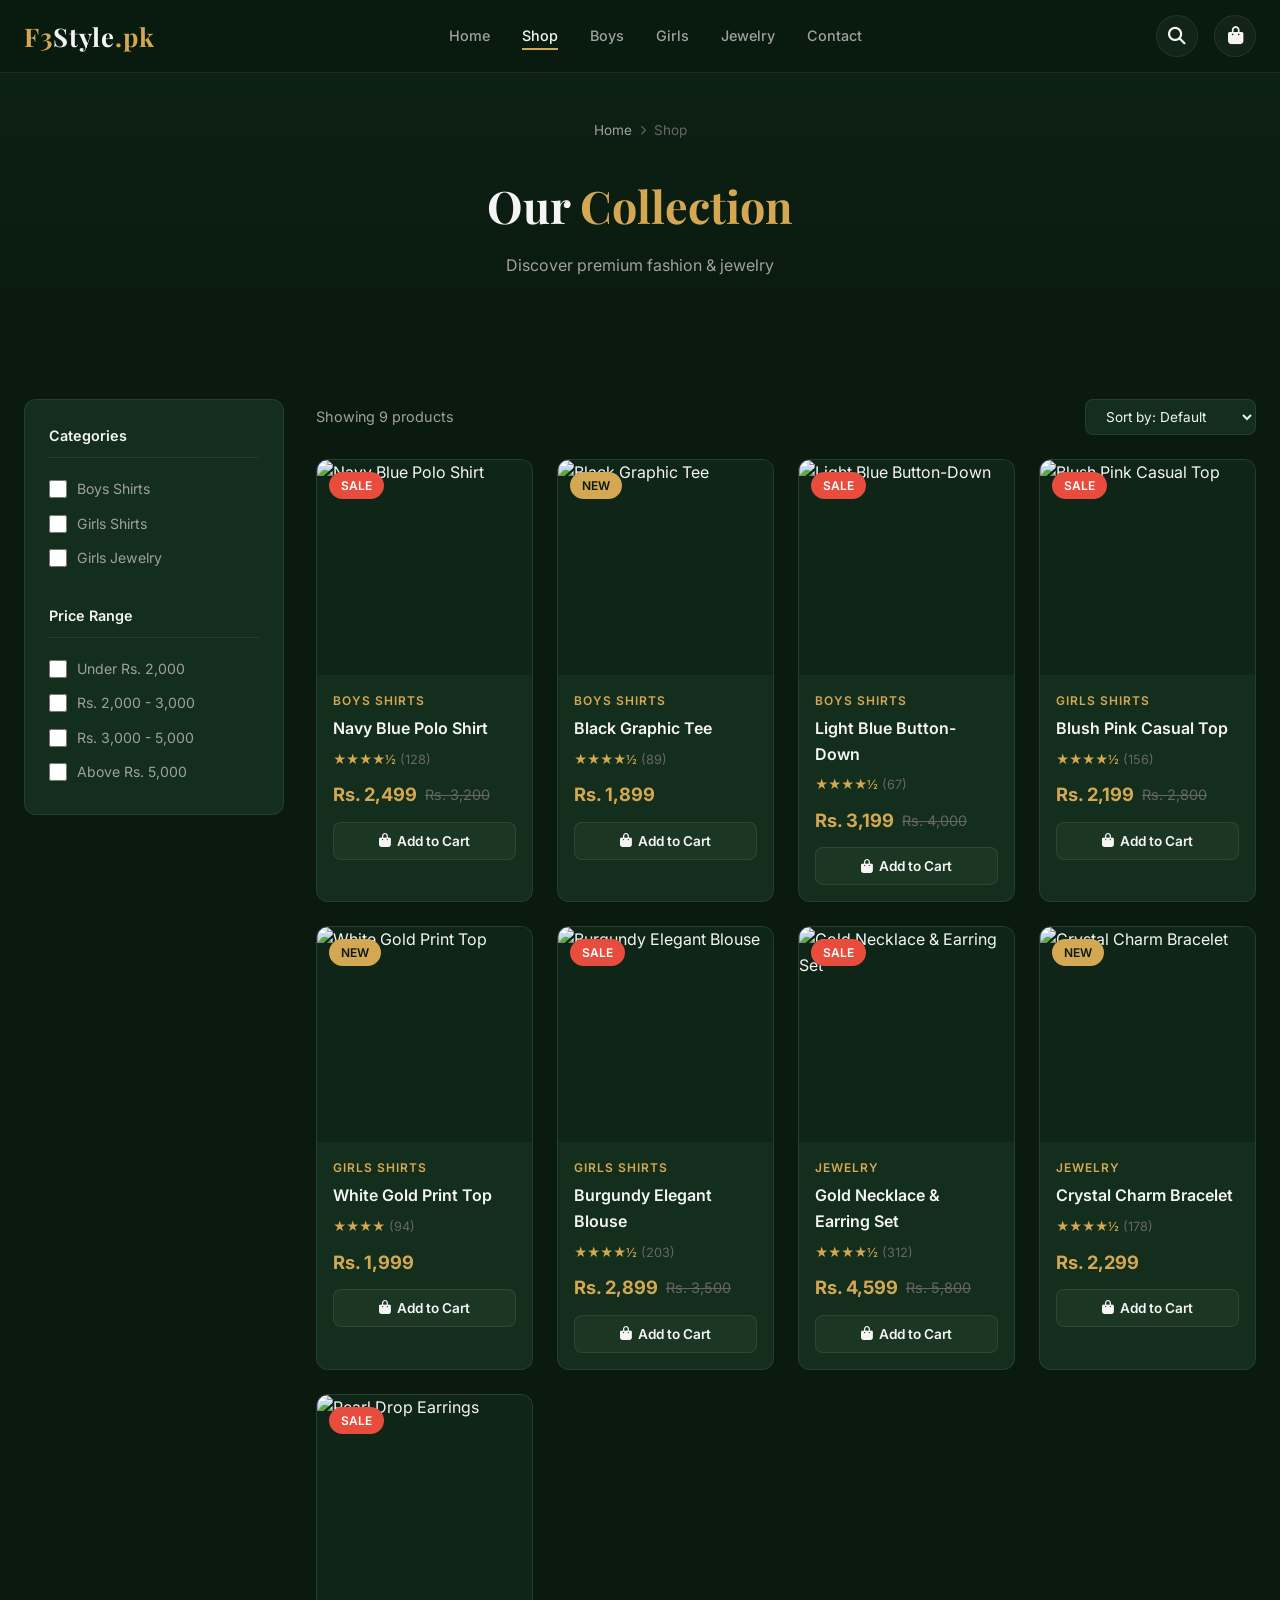
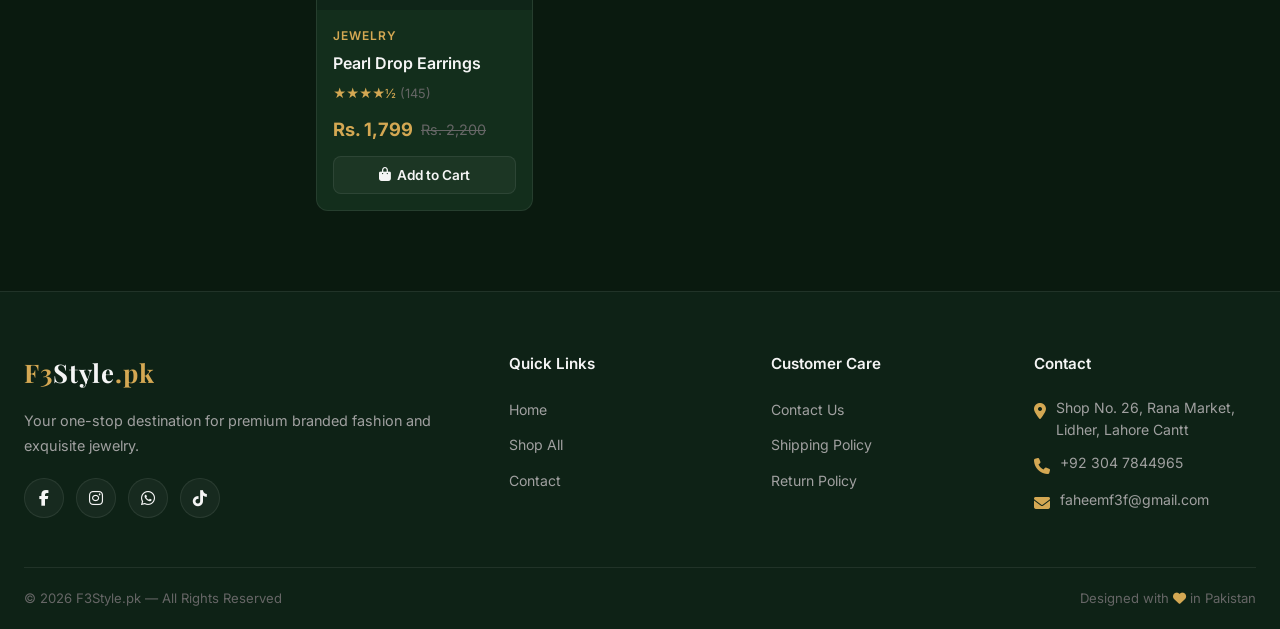
==== products.html @ 47ef20a3 "Add files via upload" ====
<!DOCTYPE html>
<html lang="en">

<head>
    <meta charset="UTF-8">
    <meta name="viewport" content="width=device-width, initial-scale=1.0">
    <title>Shop All Products — F3Style.pk</title>
    <meta name="description"
        content="Browse our complete collection of branded shirts for boys & girls and elegant jewelry at F3Style.pk.">
    <link rel="stylesheet" href="index.css">
    <link rel="stylesheet" href="https://cdnjs.cloudflare.com/ajax/libs/font-awesome/6.5.1/css/all.min.css">
</head>

<body>
    <!-- Navbar -->
    <nav class="navbar" id="navbar">
        <div class="container">
            <a href="index.html" class="nav-logo">F3<span>Style</span>.pk</a>
            <ul class="nav-links">
                <li><a href="index.html">Home</a></li>
                <li><a href="products.html" class="active">Shop</a></li>
                <li><a href="products.html?cat=boys-shirts">Boys</a></li>
                <li><a href="products.html?cat=girls-shirts">Girls</a></li>
                <li><a href="products.html?cat=jewelry">Jewelry</a></li>
                <li><a href="contact.html">Contact</a></li>
            </ul>
            <div class="nav-actions">
                <button class="nav-search-btn" id="searchBtn"><i class="fas fa-search"></i></button>
                <button class="nav-cart-btn" id="cartBtn"><i class="fas fa-shopping-bag"></i><span
                        class="cart-count hidden" id="cartCount">0</span></button>
                <button class="mobile-menu-btn" id="mobileMenuBtn"><span></span><span></span><span></span></button>
            </div>
        </div>
    </nav>
    <div class="mobile-nav" id="mobileNav">
        <a href="index.html">Home</a><a href="products.html">Shop All</a>
        <a href="products.html?cat=boys-shirts">Boys Shirts</a><a href="products.html?cat=girls-shirts">Girls Shirts</a>
        <a href="products.html?cat=jewelry">Jewelry</a><a href="contact.html">Contact</a>
    </div>

    <!-- Search Overlay -->
    <div class="search-overlay" id="searchOverlay">
        <button class="search-close" id="searchClose">&times;</button>
        <div class="search-box"><i class="fas fa-search search-icon"></i><input type="text" id="searchInput"
                placeholder="Search products..."></div>
    </div>

    <!-- Cart Drawer -->
    <div class="cart-overlay" id="cartOverlay"></div>
    <div class="cart-drawer" id="cartDrawer">
        <div class="cart-drawer-header">
            <h3>Shopping Bag</h3><button class="cart-close-btn" id="cartClose">&times;</button>
        </div>
        <div class="cart-drawer-items" id="cartDrawerItems">
            <div class="cart-empty" id="cartEmpty">
                <div class="icon"><i class="fas fa-shopping-bag"></i></div>
                <p>Your bag is empty</p>
            </div>
        </div>
        <div class="cart-drawer-footer">
            <div class="cart-total"><span>Total</span><span class="amount" id="cartTotal">Rs. 0</span></div><a
                href="cart.html" class="cart-checkout-btn">View Cart & Checkout</a>
        </div>
    </div>
    <div class="toast" id="toast"><span class="icon"><i class="fas fa-check-circle"></i></span><span id="toastMsg">Added
            to cart!</span></div>

    <!-- Page Header -->
    <div class="page-header">
        <div class="breadcrumb"><a href="index.html">Home</a> <i class="fas fa-chevron-right"
                style="font-size:0.6rem;"></i> <span>Shop</span></div>
        <h1>Our <span style="color:var(--accent);">Collection</span></h1>
        <p>Discover premium fashion & jewelry</p>
    </div>

    <!-- Shop -->
    <section class="section">
        <div class="container">
            <div class="shop-layout">
                <aside class="shop-sidebar">
                    <div class="filter-group">
                        <h4>Categories</h4>
                        <label><input type="checkbox" value="boys-shirts"> Boys Shirts</label>
                        <label><input type="checkbox" value="girls-shirts"> Girls Shirts</label>
                        <label><input type="checkbox" value="jewelry"> Girls Jewelry</label>
                    </div>
                    <div class="filter-group">
                        <h4>Price Range</h4>
                        <label><input type="checkbox" value="0-2000"> Under Rs. 2,000</label>
                        <label><input type="checkbox" value="2000-3000"> Rs. 2,000 - 3,000</label>
                        <label><input type="checkbox" value="3000-5000"> Rs. 3,000 - 5,000</label>
                        <label><input type="checkbox" value="5000+"> Above Rs. 5,000</label>
                    </div>
                </aside>
                <div>
                    <div class="shop-toolbar">
                        <span class="results">Showing 12 products</span>
                        <select id="sortSelect">
                            <option value="default">Sort by: Default</option>
                            <option value="price-low">Price: Low to High</option>
                            <option value="price-high">Price: High to Low</option>
                            <option value="rating">Top Rated</option>
                            <option value="newest">Newest First</option>
                        </select>
                    </div>
                    <div class="products-grid" id="shopProducts"></div>
                </div>
            </div>
        </div>
    </section>

    <!-- Footer -->
    <footer class="footer">
        <div class="container">
            <div class="footer-grid">
                <div class="footer-brand">
                    <a href="index.html" class="nav-logo">F3<span>Style</span>.pk</a>
                    <p>Your one-stop destination for premium branded fashion and exquisite jewelry.</p>
                    <div class="footer-social">
                        <a href="https://www.facebook.com/" target="_blank"><i class="fab fa-facebook-f"></i></a>
                        <a href="https://www.instagram.com/" target="_blank"><i class="fab fa-instagram"></i></a>
                        <a href="https://wa.me/923047844965?text=Hi%20F3Style!%20I%20am%20interested%20in%20your%20products.%20Please%20share%20details." target="_blank"><i class="fab fa-whatsapp"></i></a>
                        <a href="https://www.tiktok.com/" target="_blank"><i class="fab fa-tiktok"></i></a>
                    </div>
                </div>
                <div class="footer-column">
                    <h4>Quick Links</h4>
                    <ul>
                        <li><a href="index.html">Home</a></li>
                        <li><a href="products.html">Shop All</a></li>
                        <li><a href="contact.html">Contact</a></li>
                    </ul>
                </div>
                <div class="footer-column">
                    <h4>Customer Care</h4>
                    <ul>
                        <li><a href="contact.html">Contact Us</a></li>
                        <li><a href="#">Shipping Policy</a></li>
                        <li><a href="#">Return Policy</a></li>
                    </ul>
                </div>
                <div class="footer-column">
                    <h4>Contact</h4>
                    <ul class="footer-contact">
                        <li><span class="icon"><i class="fas fa-map-marker-alt"></i></span>Shop No. 26, Rana Market,
                            Lidher, Lahore Cantt</li>
                        <li><span class="icon"><i class="fas fa-phone"></i></span>+92 304 7844965</li>
                        <li><span class="icon"><i class="fas fa-envelope"></i></span>faheemf3f@gmail.com</li>
                    </ul>
                </div>
            </div>
            <div class="footer-bottom"><span>&copy; 2026 F3Style.pk — All Rights Reserved</span><span>Designed with <i
                        class="fas fa-heart" style="color:var(--accent);"></i> in Pakistan</span></div>
        </div>
    </footer>
    <script src="app.js"></script>
</body>

</html>
---- index.css ----
@import url('https://fonts.googleapis.com/css2?family=Inter:wght@300;400;500;600;700&family=Playfair+Display:wght@400;500;600;700&display=swap');

/* ========== Design Tokens ========== */
:root {
    --bg-primary: #0a1a0f;
    --bg-secondary: #0e2216;
    --bg-card: #132e1c;
    --bg-card-hover: #1a3d25;
    --bg-glass: rgba(255, 255, 255, 0.04);
    --bg-glass-hover: rgba(255, 255, 255, 0.08);
    --text-primary: #f5f5f5;
    --text-secondary: #a0a0a0;
    --text-muted: #666666;
    --accent: #d4a853;
    --accent-hover: #e6be6a;
    --accent-soft: rgba(212, 168, 83, 0.12);
    --danger: #e74c3c;
    --success: #2ecc71;
    --border: rgba(255, 255, 255, 0.08);
    --border-accent: rgba(212, 168, 83, 0.3);
    --shadow-sm: 0 2px 8px rgba(0, 0, 0, 0.3);
    --shadow-md: 0 8px 24px rgba(0, 0, 0, 0.4);
    --shadow-lg: 0 16px 48px rgba(0, 0, 0, 0.5);
    --shadow-glow: 0 0 30px rgba(212, 168, 83, 0.15);
    --radius-sm: 8px;
    --radius-md: 12px;
    --radius-lg: 20px;
    --radius-xl: 28px;
    --font-body: 'Inter', sans-serif;
    --font-heading: 'Playfair Display', serif;
    --transition: 0.3s cubic-bezier(0.4, 0, 0.2, 1);
    --max-width: 1280px;
}

/* ========== Reset & Base ========== */
*,
*::before,
*::after {
    box-sizing: border-box;
    margin: 0;
    padding: 0;
}

html {
    scroll-behavior: smooth;
    font-size: 16px;
}

body {
    font-family: var(--font-body);
    background: var(--bg-primary);
    color: var(--text-primary);
    line-height: 1.6;
    overflow-x: hidden;
    -webkit-font-smoothing: antialiased;
}

a {
    text-decoration: none;
    color: inherit;
    transition: color var(--transition);
}

a:hover {
    color: var(--accent);
}

img {
    max-width: 100%;
    display: block;
}

button {
    font-family: inherit;
    cursor: pointer;
    border: none;
    background: none;
    color: inherit;
    font-size: inherit;
}

ul {
    list-style: none;
}

input,
textarea,
select {
    font-family: inherit;
    font-size: inherit;
    background: var(--bg-card);
    color: var(--text-primary);
    border: 1px solid var(--border);
    border-radius: var(--radius-sm);
    padding: 12px 16px;
    outline: none;
    transition: border var(--transition);
}

input:focus,
textarea:focus {
    border-color: var(--accent);
}

/* ========== Utility ========== */
.container {
    max-width: var(--max-width);
    margin: 0 auto;
    padding: 0 24px;
}

.section {
    padding: 80px 0;
}

.section-title {
    font-family: var(--font-heading);
    font-size: 2.4rem;
    text-align: center;
    margin-bottom: 12px;
}

.section-title span {
    color: var(--accent);
}

.section-subtitle {
    text-align: center;
    color: var(--text-secondary);
    font-size: 1.05rem;
    margin-bottom: 48px;
    max-width: 560px;
    margin-left: auto;
    margin-right: auto;
}

.btn {
    display: inline-flex;
    align-items: center;
    gap: 8px;
    padding: 14px 32px;
    border-radius: var(--radius-xl);
    font-weight: 600;
    font-size: 0.95rem;
    transition: all var(--transition);
    letter-spacing: 0.3px;
}

.btn-primary {
    background: linear-gradient(135deg, var(--accent), #c4943f);
    color: #0a1a0f;
    box-shadow: var(--shadow-glow);
}

.btn-primary:hover {
    transform: translateY(-2px);
    box-shadow: 0 0 40px rgba(212, 168, 83, 0.3);
    color: #0a1a0f;
}

.btn-outline {
    border: 1.5px solid var(--accent);
    color: var(--accent);
}

.btn-outline:hover {
    background: var(--accent);
    color: #0a1a0f;
    transform: translateY(-2px);
}

.btn-sm {
    padding: 10px 20px;
    font-size: 0.85rem;
}

.badge {
    display: inline-block;
    padding: 4px 12px;
    border-radius: 20px;
    font-size: 0.75rem;
    font-weight: 600;
    text-transform: uppercase;
}

.badge-sale {
    background: var(--danger);
    color: #fff;
}

.badge-new {
    background: var(--accent);
    color: #0a1a0f;
}

/* ========== Scroll Animations ========== */
.fade-up {
    opacity: 0;
    transform: translateY(30px);
    transition: opacity 0.6s ease, transform 0.6s ease;
}

.fade-up.visible {
    opacity: 1;
    transform: translateY(0);
}

/* ========== Navbar ========== */
.navbar {
    position: fixed;
    top: 0;
    left: 0;
    right: 0;
    z-index: 1000;
    background: rgba(10, 26, 15, 0.85);
    backdrop-filter: blur(20px);
    border-bottom: 1px solid var(--border);
    transition: all var(--transition);
}

.navbar.scrolled {
    background: rgba(10, 26, 15, 0.95);
    box-shadow: var(--shadow-md);
}

.navbar .container {
    display: flex;
    align-items: center;
    justify-content: space-between;
    height: 72px;
}

.nav-logo {
    font-family: var(--font-heading);
    font-size: 1.6rem;
    font-weight: 700;
    color: var(--accent);
    letter-spacing: 1px;
}

.nav-logo span {
    color: var(--text-primary);
}

.nav-links {
    display: flex;
    gap: 32px;
    align-items: center;
}

.nav-links a {
    font-size: 0.9rem;
    font-weight: 500;
    color: var(--text-secondary);
    position: relative;
    padding: 4px 0;
}

.nav-links a::after {
    content: '';
    position: absolute;
    bottom: -2px;
    left: 0;
    width: 0;
    height: 2px;
    background: var(--accent);
    transition: width var(--transition);
}

.nav-links a:hover,
.nav-links a.active {
    color: var(--text-primary);
}

.nav-links a:hover::after,
.nav-links a.active::after {
    width: 100%;
}

.nav-actions {
    display: flex;
    align-items: center;
    gap: 16px;
}

.nav-search-btn,
.nav-cart-btn {
    width: 42px;
    height: 42px;
    border-radius: 50%;
    display: flex;
    align-items: center;
    justify-content: center;
    background: var(--bg-glass);
    border: 1px solid var(--border);
    transition: all var(--transition);
    font-size: 1.1rem;
}

.nav-search-btn:hover,
.nav-cart-btn:hover {
    background: var(--accent-soft);
    border-color: var(--border-accent);
}

.nav-cart-btn {
    position: relative;
}

.cart-count {
    position: absolute;
    top: -4px;
    right: -4px;
    background: var(--accent);
    color: #0a1a0f;
    width: 20px;
    height: 20px;
    border-radius: 50%;
    display: flex;
    align-items: center;
    justify-content: center;
    font-size: 0.7rem;
    font-weight: 700;
}

.cart-count.hidden {
    display: none;
}

.mobile-menu-btn {
    display: none;
    flex-direction: column;
    gap: 5px;
    width: 28px;
    cursor: pointer;
}

.mobile-menu-btn span {
    display: block;
    height: 2px;
    background: var(--text-primary);
    border-radius: 2px;
    transition: all var(--transition);
}

/* ========== Hero ========== */
/* ========== Hero — Premium Modern ========== */
.hero {
    position: relative;
    min-height: 100vh;
    display: flex;
    align-items: center;
    background: linear-gradient(135deg, var(--bg-primary) 0%, #0e2216 40%, #0a1a0f 70%, #132e1c 100%);
    overflow: hidden;
    padding-top: 72px;
}

/* Animated glowing orb top-right */
.hero::before {
    content: '';
    position: absolute;
    top: -20%;
    right: -10%;
    width: 700px;
    height: 700px;
    background: radial-gradient(circle, rgba(212, 168, 83, 0.12) 0%, transparent 60%);
    border-radius: 50%;
    pointer-events: none;
    animation: pulseGlow 4s ease-in-out infinite;
}

/* Second glowing orb bottom-left */
.hero::after {
    content: '';
    position: absolute;
    bottom: -20%;
    left: -10%;
    width: 500px;
    height: 500px;
    background: radial-gradient(circle, rgba(212, 168, 83, 0.06) 0%, transparent 60%);
    border-radius: 50%;
    pointer-events: none;
    animation: pulseGlow 5s ease-in-out infinite reverse;
}

@keyframes pulseGlow {

    0%,
    100% {
        transform: scale(1);
        opacity: 0.6;
    }

    50% {
        transform: scale(1.15);
        opacity: 1;
    }
}

.hero-content {
    display: grid;
    grid-template-columns: 1fr 1fr;
    gap: 60px;
    align-items: center;
    position: relative;
    z-index: 2;
}

.hero-text h1 {
    font-family: var(--font-heading);
    font-size: 3.8rem;
    line-height: 1.15;
    margin-bottom: 20px;
    animation: slideInLeft 0.8s ease-out;
}

.hero-text h1 span {
    color: var(--accent);
    display: block;
    background: linear-gradient(135deg, var(--accent), #e8c86e, var(--accent));
    background-size: 200% auto;
    -webkit-background-clip: text;
    background-clip: text;
    -webkit-text-fill-color: transparent;
    animation: shimmerText 3s ease-in-out infinite;
}

@keyframes shimmerText {

    0%,
    100% {
        background-position: 0% center;
    }

    50% {
        background-position: 200% center;
    }
}

.heart-3d {
    color: #e74c3c !important;
    -webkit-text-fill-color: #e74c3c !important;
    font-size: 0.85em;
    display: inline-block;
    text-shadow:
        0 2px 0 #c0392b,
        0 4px 0 #a93226,
        0 6px 0 #922b21,
        0 8px 15px rgba(231, 76, 60, 0.4),
        0 0 30px rgba(231, 76, 60, 0.3);
    animation: heartbeat 1.2s ease-in-out infinite;
    filter: drop-shadow(0 0 8px rgba(231, 76, 60, 0.5));
}

@keyframes heartbeat {

    0%,
    100% {
        transform: scale(1);
    }

    15% {
        transform: scale(1.25);
    }

    30% {
        transform: scale(1);
    }

    45% {
        transform: scale(1.15);
    }

    60% {
        transform: scale(1);
    }
}

@keyframes slideInLeft {
    from {
        opacity: 0;
        transform: translateX(-40px);
    }

    to {
        opacity: 1;
        transform: translateX(0);
    }
}

.hero-text p {
    font-size: 1.1rem;
    color: var(--text-secondary);
    margin-bottom: 36px;
    max-width: 480px;
    line-height: 1.7;
    animation: fadeInUp 0.8s ease-out 0.3s both;
}

@keyframes fadeInUp {
    from {
        opacity: 0;
        transform: translateY(20px);
    }

    to {
        opacity: 1;
        transform: translateY(0);
    }
}

.hero-buttons {
    display: flex;
    gap: 16px;
    flex-wrap: wrap;
    animation: fadeInUp 0.8s ease-out 0.5s both;
}

.hero-stats {
    display: flex;
    gap: 40px;
    margin-top: 48px;
    padding-top: 32px;
    border-top: 1px solid var(--border-accent);
    animation: fadeInUp 0.8s ease-out 0.7s both;
}

.hero-stat {
    position: relative;
}

.hero-stat h3 {
    font-family: var(--font-heading);
    font-size: 2rem;
    color: var(--accent);
    margin-bottom: 4px;
    text-shadow: 0 0 20px rgba(212, 168, 83, 0.3);
}

.hero-stat p {
    font-size: 0.85rem;
    color: var(--text-secondary);
}

.hero-image {
    position: relative;
    animation: floatImage 4s ease-in-out infinite;
}

@keyframes floatImage {

    0%,
    100% {
        transform: translateY(0);
    }

    50% {
        transform: translateY(-12px);
    }
}

.hero-image img {
    border-radius: var(--radius-lg);
    box-shadow: 0 20px 60px rgba(0, 0, 0, 0.5), 0 0 40px rgba(212, 168, 83, 0.1);
    width: 100%;
    height: 500px;
    object-fit: cover;
    transition: transform 0.5s ease, box-shadow 0.5s ease;
}

.hero-image:hover img {
    transform: scale(1.02);
    box-shadow: 0 25px 70px rgba(0, 0, 0, 0.6), 0 0 60px rgba(212, 168, 83, 0.2);
}

.hero-image::before {
    content: '';
    position: absolute;
    top: -8px;
    left: -8px;
    right: -8px;
    bottom: -8px;
    border-radius: calc(var(--radius-lg) + 4px);
    background: linear-gradient(135deg, var(--accent), transparent, var(--accent));
    background-size: 300% 300%;
    animation: borderGlow 4s ease infinite;
    z-index: -1;
    opacity: 0.5;
}

@keyframes borderGlow {

    0%,
    100% {
        background-position: 0% 50%;
    }

    50% {
        background-position: 100% 50%;
    }
}

.hero-image::after {
    content: '';
    position: absolute;
    inset: 0;
    border-radius: var(--radius-lg);
    border: 1px solid var(--border-accent);
    pointer-events: none;
}

/* ========== Categories ========== */
.categories-grid {
    display: grid;
    grid-template-columns: repeat(3, 1fr);
    gap: 24px;
}

.category-card {
    position: relative;
    border-radius: var(--radius-lg);
    overflow: hidden;
    cursor: pointer;
    aspect-ratio: 3/4;
    border: 1px solid var(--border);
    transition: all var(--transition);
}

.category-card:hover {
    transform: translateY(-8px);
    box-shadow: var(--shadow-glow);
    border-color: var(--border-accent);
}

.category-card img {
    width: 100%;
    height: 100%;
    object-fit: cover;
    transition: transform 0.5s ease;
}

.category-card:hover img {
    transform: scale(1.08);
}

.category-overlay {
    position: absolute;
    inset: 0;
    background: linear-gradient(to top, rgba(0, 0, 0, 0.85) 0%, transparent 60%);
    display: flex;
    flex-direction: column;
    justify-content: flex-end;
    padding: 28px;
}

.category-overlay h3 {
    font-family: var(--font-heading);
    font-size: 1.5rem;
    margin-bottom: 8px;
}

.category-overlay p {
    font-size: 0.88rem;
    color: var(--text-secondary);
    margin-bottom: 16px;
}

.category-link {
    display: inline-flex;
    align-items: center;
    gap: 6px;
    color: var(--accent);
    font-weight: 600;
    font-size: 0.9rem;
}

/* ========== Product Cards ========== */
.products-grid {
    display: grid;
    grid-template-columns: repeat(4, 1fr);
    gap: 24px;
}

.product-card {
    background: var(--bg-card);
    border-radius: var(--radius-md);
    overflow: hidden;
    border: 1px solid var(--border);
    transition: all var(--transition);
    position: relative;
}

.product-card:hover {
    transform: translateY(-6px);
    box-shadow: var(--shadow-glow);
    border-color: var(--border-accent);
}

.product-image {
    position: relative;
    overflow: hidden;
    aspect-ratio: 1;
    background: #0f2518;
}

.product-image img {
    width: 100%;
    height: 100%;
    object-fit: cover;
    transition: transform 0.5s ease;
}

.product-card:hover .product-image img {
    transform: scale(1.06);
}

.product-badges {
    position: absolute;
    top: 12px;
    left: 12px;
    display: flex;
    flex-direction: column;
    gap: 6px;
}

.product-actions {
    position: absolute;
    top: 12px;
    right: 12px;
    display: flex;
    flex-direction: column;
    gap: 8px;
    opacity: 0;
    transform: translateX(10px);
    transition: all var(--transition);
}

.product-card:hover .product-actions {
    opacity: 1;
    transform: translateX(0);
}

.product-action-btn {
    width: 36px;
    height: 36px;
    border-radius: 50%;
    background: rgba(0, 0, 0, 0.6);
    backdrop-filter: blur(8px);
    display: flex;
    align-items: center;
    justify-content: center;
    border: 1px solid var(--border);
    font-size: 0.85rem;
    transition: all var(--transition);
}

.product-action-btn:hover {
    background: var(--accent);
    color: #0a1a0f;
}

.product-info {
    padding: 16px;
}

.product-category {
    font-size: 0.75rem;
    text-transform: uppercase;
    color: var(--accent);
    font-weight: 600;
    letter-spacing: 1px;
    margin-bottom: 6px;
}

.product-name {
    font-size: 1rem;
    font-weight: 600;
    margin-bottom: 8px;
    display: -webkit-box;
    -webkit-line-clamp: 2;
    -webkit-box-orient: vertical;
    overflow: hidden;
}

.product-name a:hover {
    color: var(--accent);
}

.product-rating {
    display: flex;
    align-items: center;
    gap: 4px;
    margin-bottom: 10px;
}

.product-rating .stars {
    color: var(--accent);
    font-size: 0.8rem;
}

.product-rating .count {
    font-size: 0.8rem;
    color: var(--text-muted);
}

.product-price {
    display: flex;
    align-items: center;
    gap: 8px;
}

.product-price .current {
    font-size: 1.15rem;
    font-weight: 700;
    color: var(--accent);
}

.product-price .original {
    font-size: 0.9rem;
    color: var(--text-muted);
    text-decoration: line-through;
}

.product-add-btn {
    width: 100%;
    margin-top: 12px;
    padding: 10px;
    background: var(--bg-glass);
    border: 1px solid var(--border);
    border-radius: var(--radius-sm);
    color: var(--text-primary);
    font-weight: 600;
    font-size: 0.85rem;
    transition: all var(--transition);
    display: flex;
    align-items: center;
    justify-content: center;
    gap: 6px;
}

.product-add-btn:hover {
    background: var(--accent);
    color: #0a1a0f;
    border-color: var(--accent);
}

/* ========== Testimonials ========== */
.testimonials-slider {
    display: flex;
    gap: 24px;
    overflow-x: auto;
    padding-bottom: 16px;
    scroll-snap-type: x mandatory;
}

.testimonials-slider::-webkit-scrollbar {
    height: 6px;
}

.testimonials-slider::-webkit-scrollbar-track {
    background: var(--border);
    border-radius: 10px;
}

.testimonials-slider::-webkit-scrollbar-thumb {
    background: linear-gradient(135deg, var(--accent), #c4943f);
    border-radius: 10px;
    animation: zigzag 3s ease-in-out infinite;
}

@keyframes zigzag {
    0% {
        background-position: 0% 50%;
    }

    25% {
        background-position: 100% 50%;
    }

    50% {
        background-position: 0% 50%;
    }

    75% {
        background-position: 100% 50%;
    }

    100% {
        background-position: 0% 50%;
    }
}

.testimonial-card {
    min-width: 216px;
    background: var(--bg-card);
    border-radius: var(--radius-md);
    padding: 28px;
    border: 1px solid var(--border);
    scroll-snap-align: start;
    flex-shrink: 0;
}

.testimonial-card .stars {
    color: var(--accent);
    margin-bottom: 16px;
    font-size: 0.9rem;
}

.testimonial-card p {
    color: var(--text-secondary);
    font-size: 0.95rem;
    line-height: 1.7;
    margin-bottom: 20px;
}

.testimonial-author {
    display: flex;
    align-items: center;
    gap: 12px;
}

.testimonial-avatar {
    width: 44px;
    height: 44px;
    border-radius: 50%;
    background: var(--accent-soft);
    display: flex;
    align-items: center;
    justify-content: center;
    font-weight: 700;
    color: var(--accent);
    font-size: 1.1rem;
}

.testimonial-author h4 {
    font-size: 0.9rem;
    font-weight: 600;
}

.testimonial-author span {
    font-size: 0.8rem;
    color: var(--text-muted);
}

/* ========== Newsletter ========== */
.newsletter {
    background: linear-gradient(135deg, var(--bg-secondary), var(--bg-card));
    border-radius: var(--radius-lg);
    padding: 60px;
    text-align: center;
    border: 1px solid var(--border);
    position: relative;
    overflow: hidden;
}

.newsletter::before {
    content: '';
    position: absolute;
    top: -50%;
    right: -20%;
    width: 400px;
    height: 400px;
    background: radial-gradient(circle, rgba(212, 168, 83, 0.06), transparent 70%);
    border-radius: 50%;
}

.newsletter h2 {
    font-family: var(--font-heading);
    font-size: 2rem;
    margin-bottom: 12px;
}

.newsletter p {
    color: var(--text-secondary);
    margin-bottom: 28px;
}

.newsletter-form {
    display: flex;
    gap: 12px;
    max-width: 480px;
    margin: 0 auto;
}

.newsletter-form input {
    flex: 1;
}

.newsletter-form .btn {
    white-space: nowrap;
}

/* ========== Footer ========== */
.footer {
    background: var(--bg-secondary);
    border-top: 1px solid var(--border);
    padding: 60px 0 0;
}

.footer-grid {
    display: grid;
    grid-template-columns: 2fr 1fr 1fr 1fr;
    gap: 40px;
    margin-bottom: 40px;
}

.footer-brand .nav-logo {
    margin-bottom: 16px;
    display: inline-block;
}

.footer-brand p {
    color: var(--text-secondary);
    font-size: 0.9rem;
    line-height: 1.7;
    margin-bottom: 20px;
}

.footer-social {
    display: flex;
    gap: 12px;
}

.footer-social a {
    width: 40px;
    height: 40px;
    border-radius: 50%;
    background: var(--bg-glass);
    border: 1px solid var(--border);
    display: flex;
    align-items: center;
    justify-content: center;
    transition: all var(--transition);
    font-size: 1rem;
}

.footer-social a:hover {
    background: var(--accent);
    color: #0a1a0f;
    border-color: var(--accent);
}

.footer-column h4 {
    font-size: 0.95rem;
    font-weight: 600;
    margin-bottom: 20px;
    color: var(--text-primary);
}

.footer-column ul li {
    margin-bottom: 10px;
}

.footer-column ul a {
    font-size: 0.88rem;
    color: var(--text-secondary);
}

.footer-column ul a:hover {
    color: var(--accent);
}

.footer-contact li {
    display: flex;
    align-items: flex-start;
    gap: 10px;
    font-size: 0.88rem;
    color: var(--text-secondary);
    margin-bottom: 12px;
}

.footer-contact .icon {
    color: var(--accent);
    font-size: 1rem;
    margin-top: 2px;
}

.footer-bottom {
    border-top: 1px solid var(--border);
    padding: 20px 0;
    display: flex;
    justify-content: space-between;
    align-items: center;
    font-size: 0.82rem;
    color: var(--text-muted);
}

/* ========== Cart Drawer ========== */
.cart-overlay {
    position: fixed;
    inset: 0;
    background: rgba(0, 0, 0, 0.6);
    z-index: 2000;
    opacity: 0;
    visibility: hidden;
    transition: all var(--transition);
}

.cart-overlay.open {
    opacity: 1;
    visibility: visible;
}

.cart-drawer {
    position: fixed;
    top: 0;
    right: -420px;
    width: 400px;
    height: 100vh;
    background: var(--bg-secondary);
    border-left: 1px solid var(--border);
    z-index: 2001;
    transition: right var(--transition);
    display: flex;
    flex-direction: column;
}

.cart-drawer.open {
    right: 0;
}

.cart-drawer-header {
    display: flex;
    justify-content: space-between;
    align-items: center;
    padding: 20px 24px;
    border-bottom: 1px solid var(--border);
}

.cart-drawer-header h3 {
    font-family: var(--font-heading);
    font-size: 1.3rem;
}

.cart-close-btn {
    font-size: 1.4rem;
    color: var(--text-secondary);
}

.cart-close-btn:hover {
    color: var(--text-primary);
}

.cart-drawer-items {
    flex: 1;
    overflow-y: auto;
    padding: 16px 24px;
}

.cart-item {
    display: flex;
    gap: 14px;
    padding: 14px 0;
    border-bottom: 1px solid var(--border);
}

.cart-item-img {
    width: 70px;
    height: 70px;
    border-radius: var(--radius-sm);
    overflow: hidden;
    flex-shrink: 0;
}

.cart-item-img img {
    width: 100%;
    height: 100%;
    object-fit: cover;
}

.cart-item-info {
    flex: 1;
}

.cart-item-info h4 {
    font-size: 0.9rem;
    font-weight: 600;
    margin-bottom: 4px;
}

.cart-item-info .price {
    font-size: 0.85rem;
    color: var(--accent);
    font-weight: 600;
}

.cart-item-qty {
    display: flex;
    align-items: center;
    gap: 8px;
    margin-top: 8px;
}

.cart-item-qty button {
    width: 28px;
    height: 28px;
    border-radius: 50%;
    background: var(--bg-glass);
    border: 1px solid var(--border);
    display: flex;
    align-items: center;
    justify-content: center;
    font-size: 0.9rem;
}

.cart-item-qty button:hover {
    border-color: var(--accent);
    color: var(--accent);
}

.cart-item-qty span {
    font-size: 0.9rem;
    font-weight: 600;
    min-width: 20px;
    text-align: center;
}

.cart-item-remove {
    color: var(--text-muted);
    font-size: 0.85rem;
    cursor: pointer;
}

.cart-item-remove:hover {
    color: var(--danger);
}

.cart-empty {
    text-align: center;
    padding: 60px 20px;
    color: var(--text-secondary);
}

.cart-empty .icon {
    font-size: 3rem;
    margin-bottom: 16px;
    opacity: 0.4;
}

.cart-drawer-footer {
    padding: 20px 24px;
    border-top: 1px solid var(--border);
}

.cart-total {
    display: flex;
    justify-content: space-between;
    font-size: 1.1rem;
    font-weight: 700;
    margin-bottom: 16px;
}

.cart-total .amount {
    color: var(--accent);
}

.cart-checkout-btn {
    display: block;
    width: 100%;
    padding: 14px;
    border-radius: var(--radius-xl);
    background: linear-gradient(135deg, var(--accent), #c4943f);
    color: #0a1a0f;
    font-weight: 700;
    font-size: 1rem;
    text-align: center;
    text-decoration: none;
    transition: all var(--transition);
    box-shadow: var(--shadow-glow);
}

.cart-checkout-btn:hover {
    box-shadow: var(--shadow-glow);
    transform: translateY(-2px);
}

/* ========== Search Overlay ========== */
.search-overlay {
    position: fixed;
    inset: 0;
    background: rgba(10, 26, 15, 0.95);
    z-index: 3000;
    display: flex;
    align-items: flex-start;
    justify-content: center;
    padding-top: 120px;
    opacity: 0;
    visibility: hidden;
    transition: all var(--transition);
}

.search-overlay.open {
    opacity: 1;
    visibility: visible;
}

.search-box {
    width: 100%;
    max-width: 600px;
    position: relative;
}

.search-box input {
    width: 100%;
    padding: 18px 24px 18px 52px;
    font-size: 1.2rem;
    background: var(--bg-card);
    border: 1px solid var(--border-accent);
    border-radius: var(--radius-xl);
}

.search-box .search-icon {
    position: absolute;
    left: 20px;
    top: 50%;
    transform: translateY(-50%);
    color: var(--accent);
    font-size: 1.2rem;
}

.search-close {
    position: absolute;
    top: 30px;
    right: 30px;
    font-size: 2rem;
    color: var(--text-secondary);
    cursor: pointer;
}

.search-close:hover {
    color: var(--text-primary);
}

/* ========== Product Listing Page ========== */
.page-header {
    padding: 120px 0 40px;
    text-align: center;
    background: linear-gradient(180deg, var(--bg-secondary), var(--bg-primary));
}

.page-header h1 {
    font-family: var(--font-heading);
    font-size: 2.8rem;
    margin-bottom: 12px;
}

.page-header p {
    color: var(--text-secondary);
}

.breadcrumb {
    display: flex;
    align-items: center;
    gap: 8px;
    justify-content: center;
    margin-bottom: 28px;
    font-size: 0.85rem;
    color: var(--text-muted);
}

.breadcrumb a {
    color: var(--text-secondary);
}

.breadcrumb a:hover {
    color: var(--accent);
}

.shop-layout {
    display: grid;
    grid-template-columns: 260px 1fr;
    gap: 32px;
}

.shop-sidebar {
    background: var(--bg-card);
    border-radius: var(--radius-md);
    padding: 24px;
    border: 1px solid var(--border);
    height: fit-content;
    position: sticky;
    top: 90px;
}

.filter-group {
    margin-bottom: 28px;
}

.filter-group:last-child {
    margin-bottom: 0;
}

.filter-group h4 {
    font-size: 0.9rem;
    font-weight: 600;
    margin-bottom: 14px;
    padding-bottom: 10px;
    border-bottom: 1px solid var(--border);
}

.filter-group label {
    display: flex;
    align-items: center;
    gap: 10px;
    font-size: 0.88rem;
    color: var(--text-secondary);
    cursor: pointer;
    padding: 6px 0;
}

.filter-group label:hover {
    color: var(--text-primary);
}

.filter-group input[type="checkbox"] {
    width: 18px;
    height: 18px;
    accent-color: var(--accent);
    padding: 0;
}

.shop-toolbar {
    display: flex;
    justify-content: space-between;
    align-items: center;
    margin-bottom: 24px;
}

.shop-toolbar .results {
    font-size: 0.9rem;
    color: var(--text-secondary);
}

.shop-toolbar select {
    padding: 8px 16px;
    border-radius: var(--radius-sm);
    font-size: 0.85rem;
}

/* ========== Product Detail Page ========== */
.product-detail {
    display: grid;
    grid-template-columns: 1fr 1fr;
    gap: 48px;
    padding-top: 40px;
}

.product-gallery {
    border-radius: var(--radius-lg);
    overflow: hidden;
}

.product-gallery .main-image {
    aspect-ratio: 1;
    background: #151515;
    border-radius: var(--radius-lg);
    overflow: hidden;
}

.product-gallery .main-image img {
    width: 100%;
    height: 100%;
    object-fit: cover;
}

.product-detail-info h1 {
    font-family: var(--font-heading);
    font-size: 2rem;
    margin-bottom: 16px;
}

.product-detail-price {
    font-size: 1.8rem;
    font-weight: 700;
    color: var(--accent);
    margin-bottom: 20px;
    display: flex;
    align-items: center;
    gap: 12px;
}

.product-detail-price .old {
    font-size: 1.2rem;
    color: var(--text-muted);
    text-decoration: line-through;
}

.product-detail-desc {
    color: var(--text-secondary);
    line-height: 1.8;
    margin-bottom: 28px;
    font-size: 0.95rem;
}

.size-selector {
    margin-bottom: 24px;
}

.size-selector h4 {
    font-size: 0.9rem;
    font-weight: 600;
    margin-bottom: 12px;
}

.size-options {
    display: flex;
    gap: 8px;
}

.size-btn {
    width: 44px;
    height: 44px;
    border-radius: var(--radius-sm);
    border: 1px solid var(--border);
    display: flex;
    align-items: center;
    justify-content: center;
    font-size: 0.85rem;
    font-weight: 600;
    transition: all var(--transition);
}

.size-btn:hover,
.size-btn.active {
    border-color: var(--accent);
    color: var(--accent);
    background: var(--accent-soft);
}

.qty-selector {
    display: flex;
    align-items: center;
    gap: 16px;
    margin-bottom: 28px;
}

.qty-selector h4 {
    font-size: 0.9rem;
    font-weight: 600;
}

.qty-controls {
    display: flex;
    align-items: center;
    gap: 0;
    border: 1px solid var(--border);
    border-radius: var(--radius-sm);
}

.qty-controls button {
    width: 40px;
    height: 40px;
    display: flex;
    align-items: center;
    justify-content: center;
    font-size: 1rem;
    transition: all var(--transition);
}

.qty-controls button:hover {
    color: var(--accent);
}

.qty-controls span {
    width: 50px;
    text-align: center;
    font-weight: 600;
    border-left: 1px solid var(--border);
    border-right: 1px solid var(--border);
    height: 40px;
    display: flex;
    align-items: center;
    justify-content: center;
}

.add-to-cart-actions {
    display: flex;
    gap: 12px;
}

.add-to-cart-actions .btn {
    flex: 1;
    justify-content: center;
}

/* ========== Cart Page ========== */
.cart-page-layout {
    display: grid;
    grid-template-columns: 1fr 360px;
    gap: 32px;
}

.cart-table {
    width: 100%;
}

.cart-table-header {
    display: grid;
    grid-template-columns: 3fr 1fr 1fr 1fr auto;
    gap: 16px;
    padding: 12px 0;
    border-bottom: 1px solid var(--border);
    font-size: 0.8rem;
    text-transform: uppercase;
    color: var(--text-muted);
    font-weight: 600;
    letter-spacing: 0.5px;
}

.cart-table-row {
    display: grid;
    grid-template-columns: 3fr 1fr 1fr 1fr auto;
    gap: 16px;
    padding: 20px 0;
    border-bottom: 1px solid var(--border);
    align-items: center;
}

.cart-table-product {
    display: flex;
    gap: 16px;
    align-items: center;
}

.cart-table-product img {
    width: 80px;
    height: 80px;
    border-radius: var(--radius-sm);
    object-fit: cover;
}

.cart-table-product h4 {
    font-size: 0.95rem;
    font-weight: 600;
}

.cart-table-product p {
    font-size: 0.82rem;
    color: var(--text-muted);
    margin-top: 4px;
}

.order-summary {
    background: var(--bg-card);
    border-radius: var(--radius-md);
    padding: 28px;
    border: 1px solid var(--border);
    height: fit-content;
    position: sticky;
    top: 90px;
}

.order-summary h3 {
    font-family: var(--font-heading);
    font-size: 1.3rem;
    margin-bottom: 20px;
    padding-bottom: 16px;
    border-bottom: 1px solid var(--border);
}

.order-row {
    display: flex;
    justify-content: space-between;
    font-size: 0.9rem;
    margin-bottom: 12px;
}

.order-row.total {
    font-size: 1.1rem;
    font-weight: 700;
    margin-top: 16px;
    padding-top: 16px;
    border-top: 1px solid var(--border);
}

.order-row.total .amount {
    color: var(--accent);
}

/* ========== Contact Page ========== */
.contact-grid {
    display: grid;
    grid-template-columns: 1fr 1fr;
    gap: 48px;
}

.contact-form {
    display: flex;
    flex-direction: column;
    gap: 16px;
}

.contact-form .form-row {
    display: grid;
    grid-template-columns: 1fr 1fr;
    gap: 16px;
}

.contact-form textarea {
    min-height: 140px;
    resize: vertical;
}

.contact-info-cards {
    display: flex;
    flex-direction: column;
    gap: 16px;
}

.contact-info-card {
    background: var(--bg-card);
    border-radius: var(--radius-md);
    padding: 24px;
    border: 1px solid var(--border);
    display: flex;
    align-items: flex-start;
    gap: 16px;
}

.contact-icon {
    width: 48px;
    height: 48px;
    border-radius: 50%;
    background: var(--accent-soft);
    display: flex;
    align-items: center;
    justify-content: center;
    color: var(--accent);
    font-size: 1.2rem;
    flex-shrink: 0;
}

.contact-info-card h4 {
    font-size: 0.95rem;
    font-weight: 600;
    margin-bottom: 6px;
}

.contact-info-card p {
    font-size: 0.88rem;
    color: var(--text-secondary);
    line-height: 1.6;
}

/* ========== Toast ========== */
.toast {
    position: fixed;
    bottom: 24px;
    right: 24px;
    background: var(--bg-card);
    border: 1px solid var(--border-accent);
    border-radius: var(--radius-md);
    padding: 16px 24px;
    display: flex;
    align-items: center;
    gap: 12px;
    z-index: 5000;
    box-shadow: var(--shadow-lg);
    transform: translateY(100px);
    opacity: 0;
    transition: all var(--transition);
}

.toast.show {
    transform: translateY(0);
    opacity: 1;
}

.toast .icon {
    color: var(--success);
    font-size: 1.2rem;
}

/* ========== Responsive ========== */
@media (max-width: 1024px) {
    .products-grid {
        grid-template-columns: repeat(3, 1fr);
    }

    .hero-content {
        grid-template-columns: 1fr;
        text-align: center;
    }

    .hero-text p,
    .hero-buttons,
    .hero-stats {
        justify-content: center;
        margin-left: auto;
        margin-right: auto;
    }

    .hero-image {
        display: none;
    }

    .footer-grid {
        grid-template-columns: 1fr 1fr;
    }

    .shop-layout {
        grid-template-columns: 1fr;
    }

    .shop-sidebar {
        display: none;
    }

    .product-detail {
        grid-template-columns: 1fr;
    }

    .cart-page-layout {
        grid-template-columns: 1fr;
    }
}

@media (max-width: 768px) {
    .section {
        padding: 60px 0;
    }

    .section-title {
        font-size: 1.8rem;
    }

    .nav-links {
        display: none;
    }

    .mobile-menu-btn {
        display: flex;
    }

    .categories-grid {
        grid-template-columns: 1fr;
    }

    .products-grid {
        grid-template-columns: repeat(2, 1fr);
    }

    .hero-text h1 {
        font-size: 2.4rem;
    }

    .newsletter {
        padding: 40px 24px;
    }

    .newsletter-form {
        flex-direction: column;
    }

    .footer-grid {
        grid-template-columns: 1fr;
    }

    .footer-bottom {
        flex-direction: column;
        gap: 8px;
        text-align: center;
    }

    .contact-grid {
        grid-template-columns: 1fr;
    }

    .cart-drawer {
        width: 100%;
        right: -100%;
    }

    .cart-table-header {
        display: none;
    }

    .cart-table-row {
        grid-template-columns: 1fr;
        gap: 8px;
    }
}

@media (max-width: 480px) {
    .products-grid {
        grid-template-columns: 1fr;
    }

    .hero-stats {
        flex-direction: column;
        gap: 20px;
    }
}

/* ========== Mobile Nav ========== */
.mobile-nav {
    position: fixed;
    top: 72px;
    left: 0;
    right: 0;
    background: var(--bg-secondary);
    border-bottom: 1px solid var(--border);
    padding: 24px;
    display: none;
    flex-direction: column;
    gap: 16px;
    z-index: 999;
}

.mobile-nav.open {
    display: flex;
}

.mobile-nav a {
    font-size: 1rem;
    color: var(--text-secondary);
    padding: 8px 0;
    font-weight: 500;
}

.mobile-nav a:hover {
    color: var(--accent);
}

/* Custom Scrollbar */
::-webkit-scrollbar {
    width: 6px;
}

::-webkit-scrollbar-track {
    background: var(--bg-primary);
}

::-webkit-scrollbar-thumb {
    background: var(--bg-card-hover);
    border-radius: 3px;
}

::-webkit-scrollbar-thumb:hover {
    background: var(--accent);
}
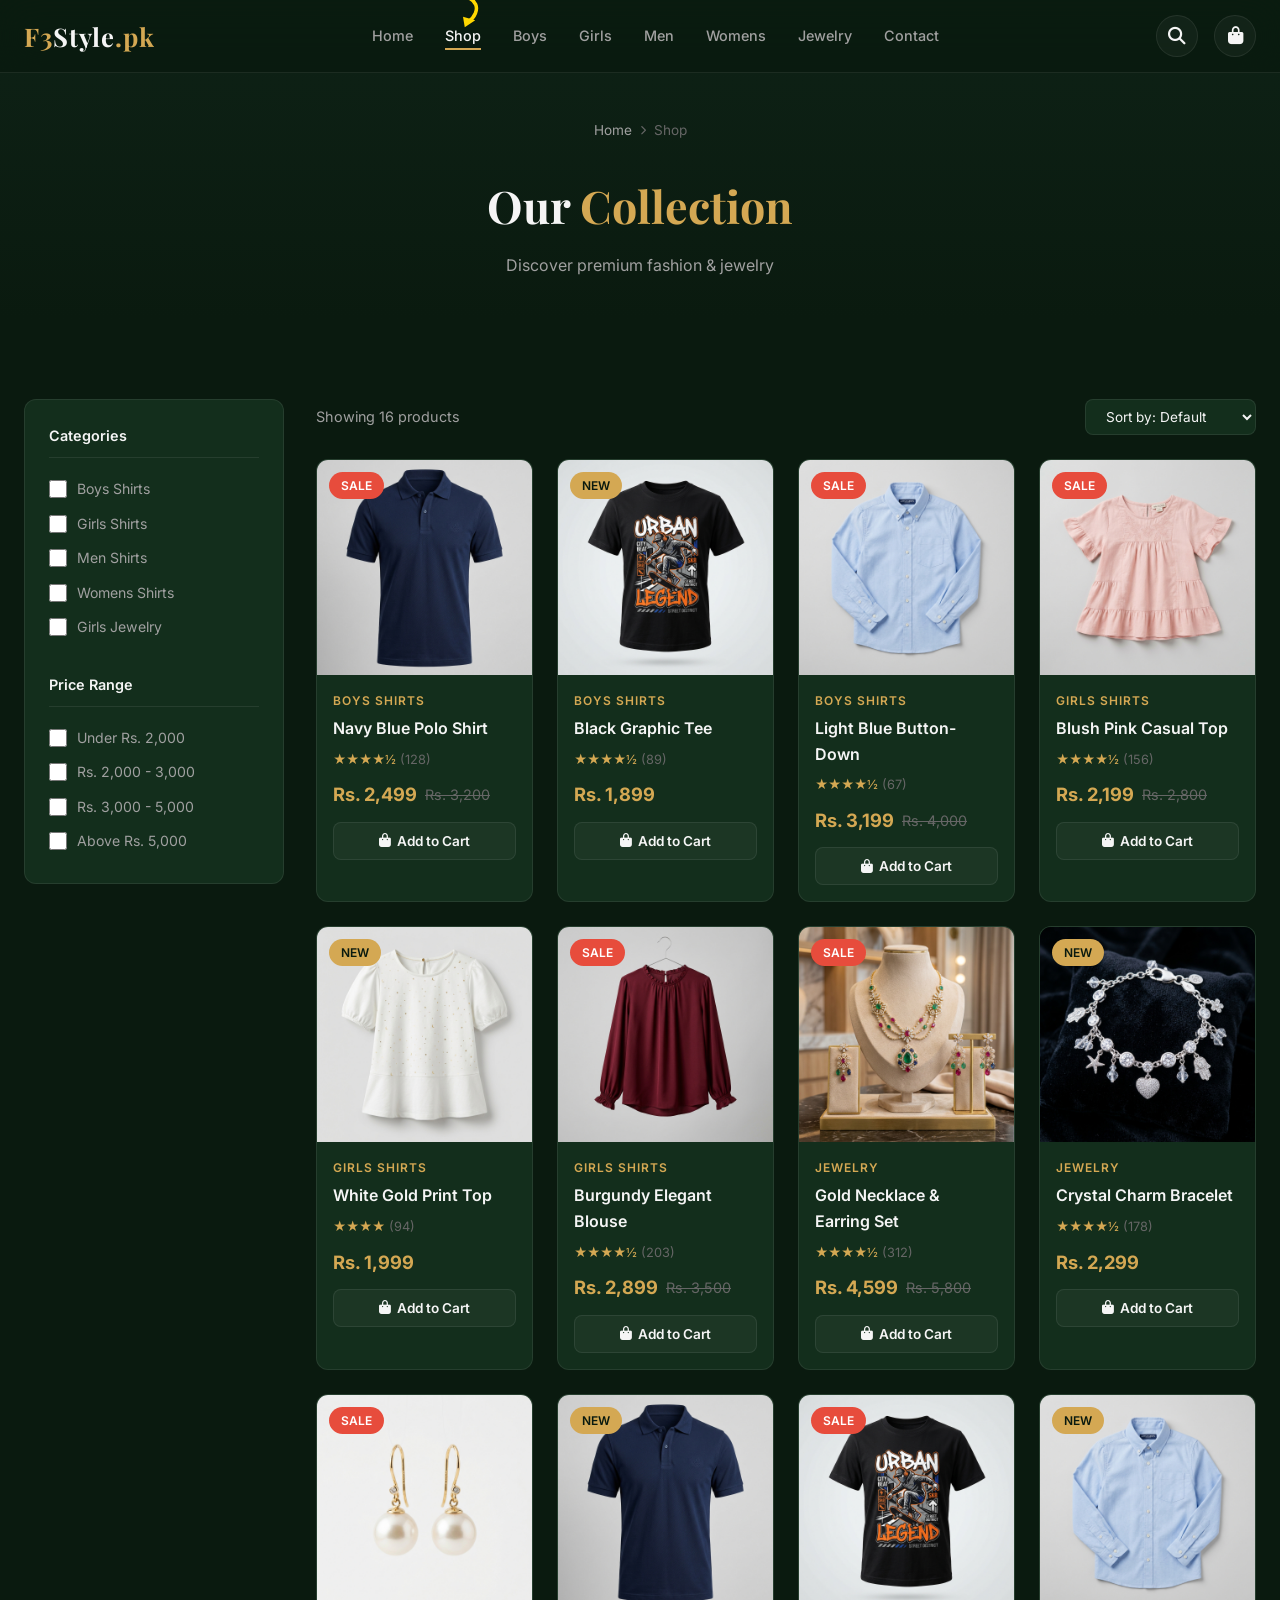
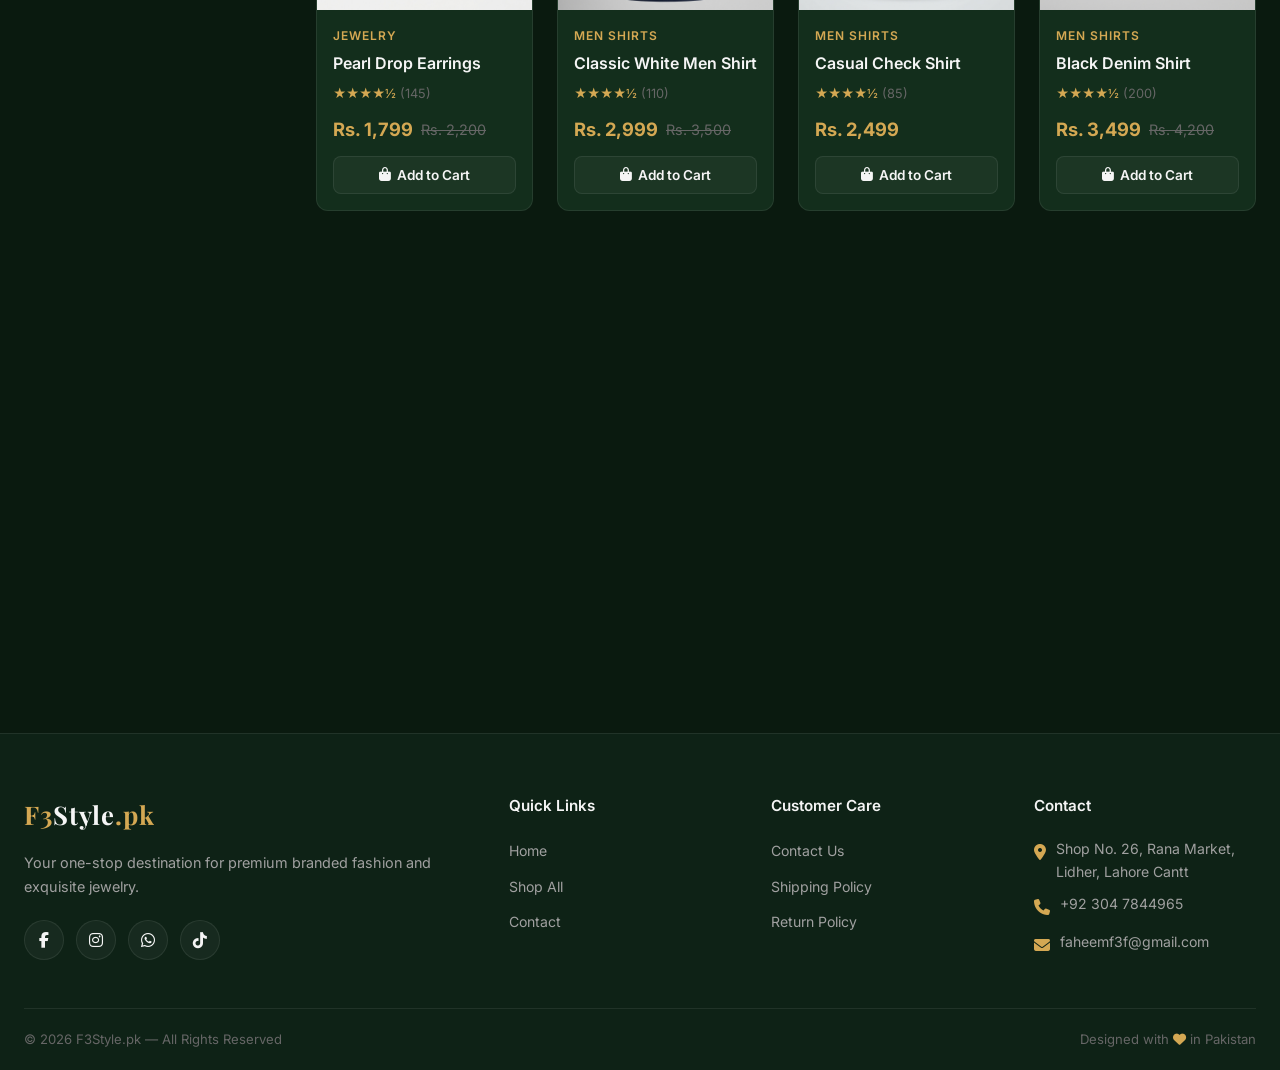
==== commit 7344925f: "Updated contact page design" ====
--- a/products.html
+++ b/products.html
@@ -21,6 +21,8 @@
                 <li><a href="products.html" class="active">Shop</a></li>
                 <li><a href="products.html?cat=boys-shirts">Boys</a></li>
                 <li><a href="products.html?cat=girls-shirts">Girls</a></li>
+                <li><a href="products.html?cat=men-shirts">Men</a></li>
+                <li><a href="products.html?cat=womens-shirts">Womens</a></li>
                 <li><a href="products.html?cat=jewelry">Jewelry</a></li>
                 <li><a href="contact.html">Contact</a></li>
             </ul>
@@ -35,6 +37,7 @@
     <div class="mobile-nav" id="mobileNav">
         <a href="index.html">Home</a><a href="products.html">Shop All</a>
         <a href="products.html?cat=boys-shirts">Boys Shirts</a><a href="products.html?cat=girls-shirts">Girls Shirts</a>
+        <a href="products.html?cat=men-shirts">Men Shirts</a><a href="products.html?cat=womens-shirts">Womens Shirts</a>
         <a href="products.html?cat=jewelry">Jewelry</a><a href="contact.html">Contact</a>
     </div>
 
@@ -82,6 +85,8 @@
                         <h4>Categories</h4>
                         <label><input type="checkbox" value="boys-shirts"> Boys Shirts</label>
                         <label><input type="checkbox" value="girls-shirts"> Girls Shirts</label>
+                        <label><input type="checkbox" value="men-shirts"> Men Shirts</label>
+                        <label><input type="checkbox" value="womens-shirts"> Womens Shirts</label>
                         <label><input type="checkbox" value="jewelry"> Girls Jewelry</label>
                     </div>
                     <div class="filter-group">
--- a/index.css
+++ b/index.css
@@ -254,6 +254,27 @@
     color: var(--text-secondary);
     position: relative;
     padding: 4px 0;
+    z-index: 1;
+}
+
+.nav-links a::before {
+    content: '';
+    position: absolute;
+    width: 35px;
+    height: 40px;
+    top: 35px;
+    left: 50%;
+    z-index: -1;
+    transform: translateX(-50%) scale(0) rotate(-180deg);
+    transform-origin: center center;
+    background-image: url("data:image/svg+xml,%3Csvg xmlns='http://www.w3.org/2000/svg' viewBox='0 0 100 100'%3E%3Cpath d='M10,10 C80,0 90,50 50,80' stroke='%23FFD700' stroke-width='10' fill='none' stroke-linecap='round'/%3E%3Cpolygon points='40,95 70,75 35,65' fill='%23FFD700'/%3E%3C/svg%3E");
+    background-size: contain;
+    background-repeat: no-repeat;
+    background-position: center;
+    opacity: 0;
+    pointer-events: none;
+    border: none;
+    transition: all 0.5s cubic-bezier(0.175, 0.885, 0.32, 1.275);
 }
 
 .nav-links a::after {
@@ -270,6 +291,13 @@
 .nav-links a:hover,
 .nav-links a.active {
     color: var(--text-primary);
+}
+
+.nav-links a:hover::before,
+.nav-links a.active::before {
+    opacity: 1;
+    top: -32px;
+    transform: translateX(-35%) scale(1) rotate(0deg);
 }
 
 .nav-links a:hover::after,
